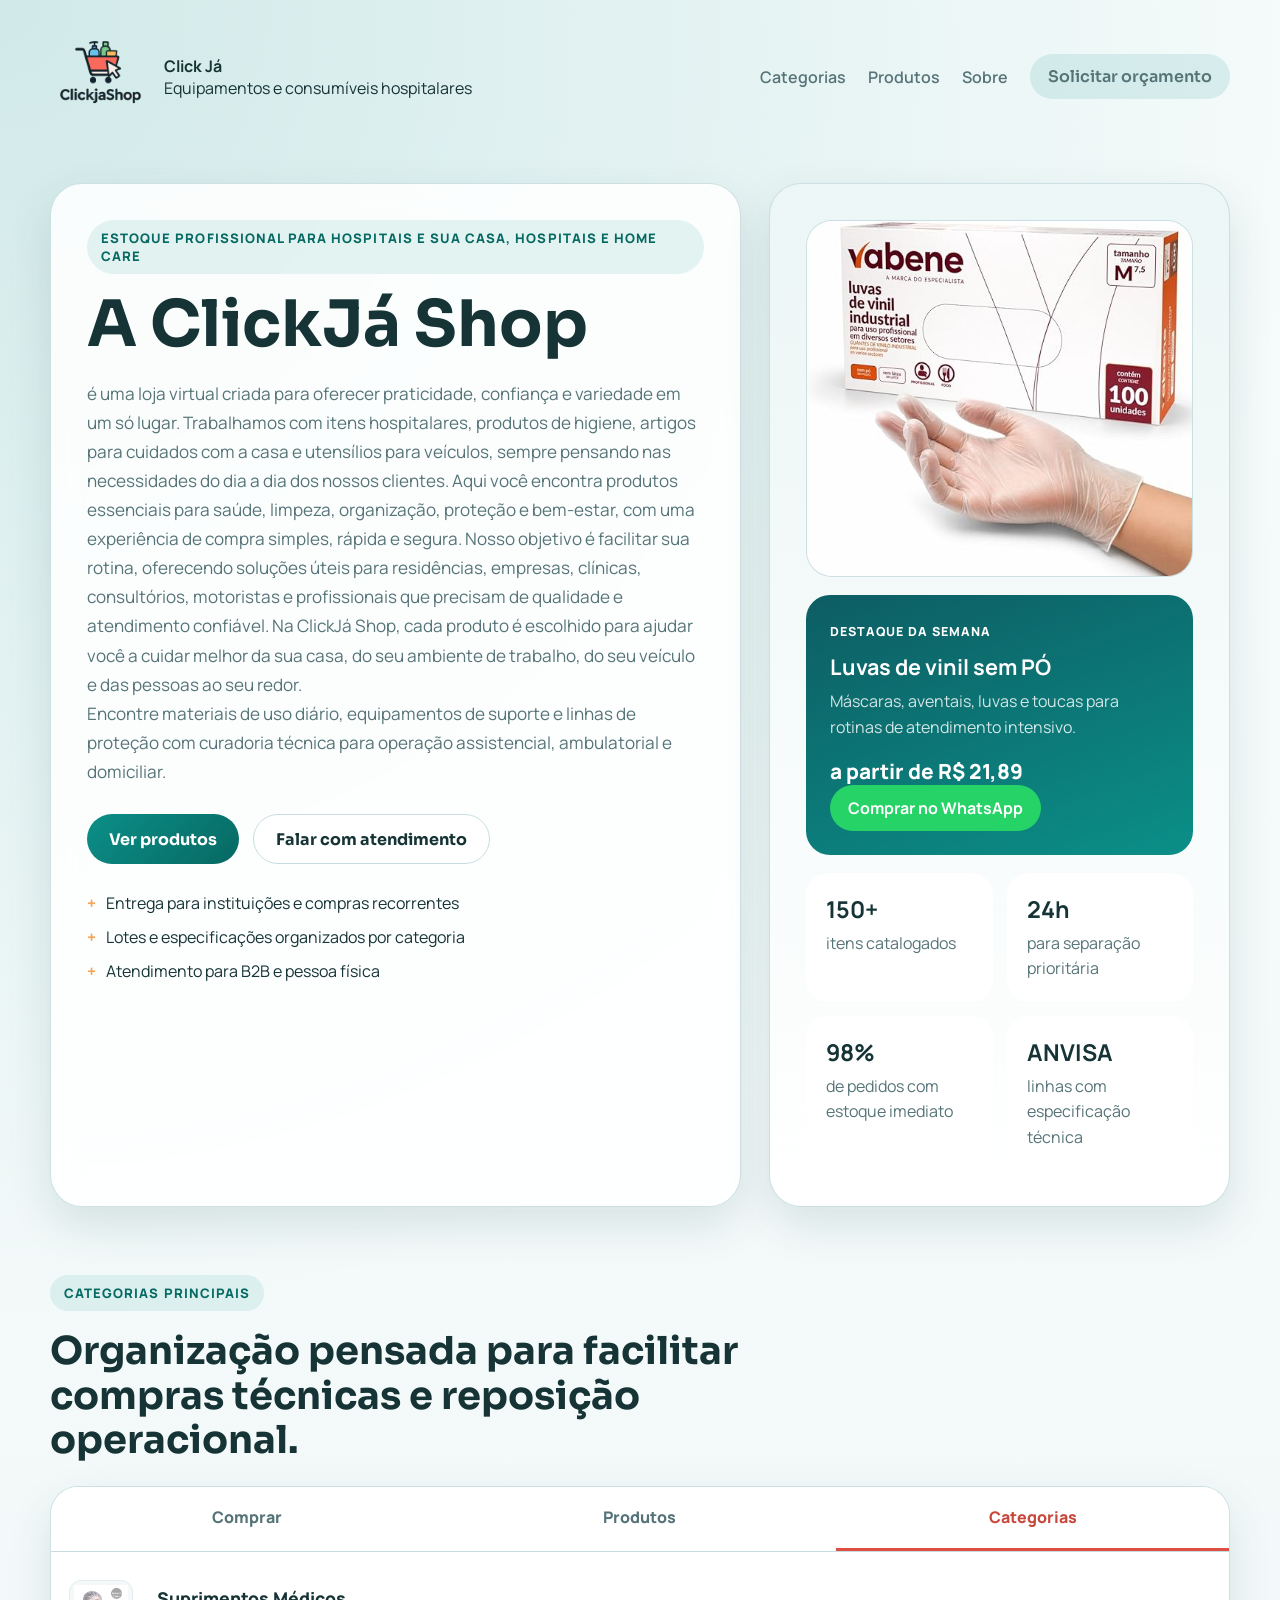
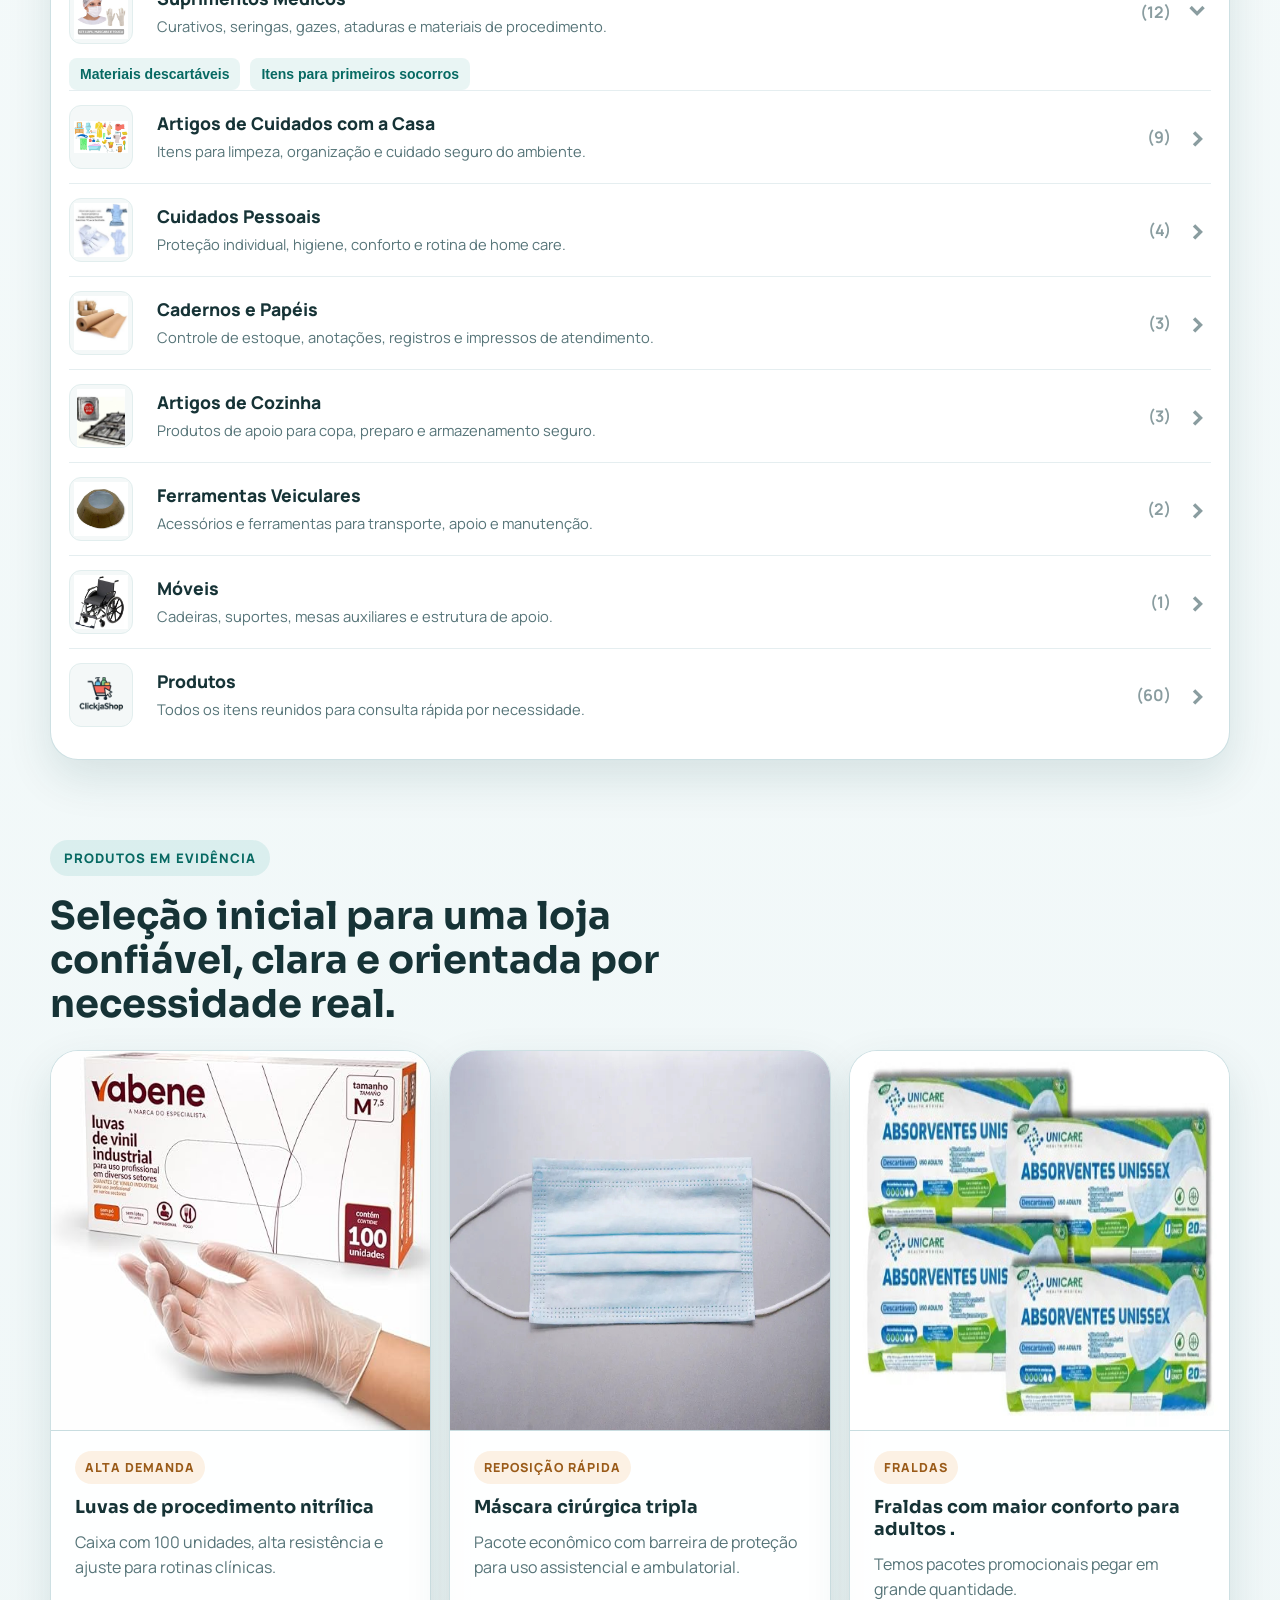
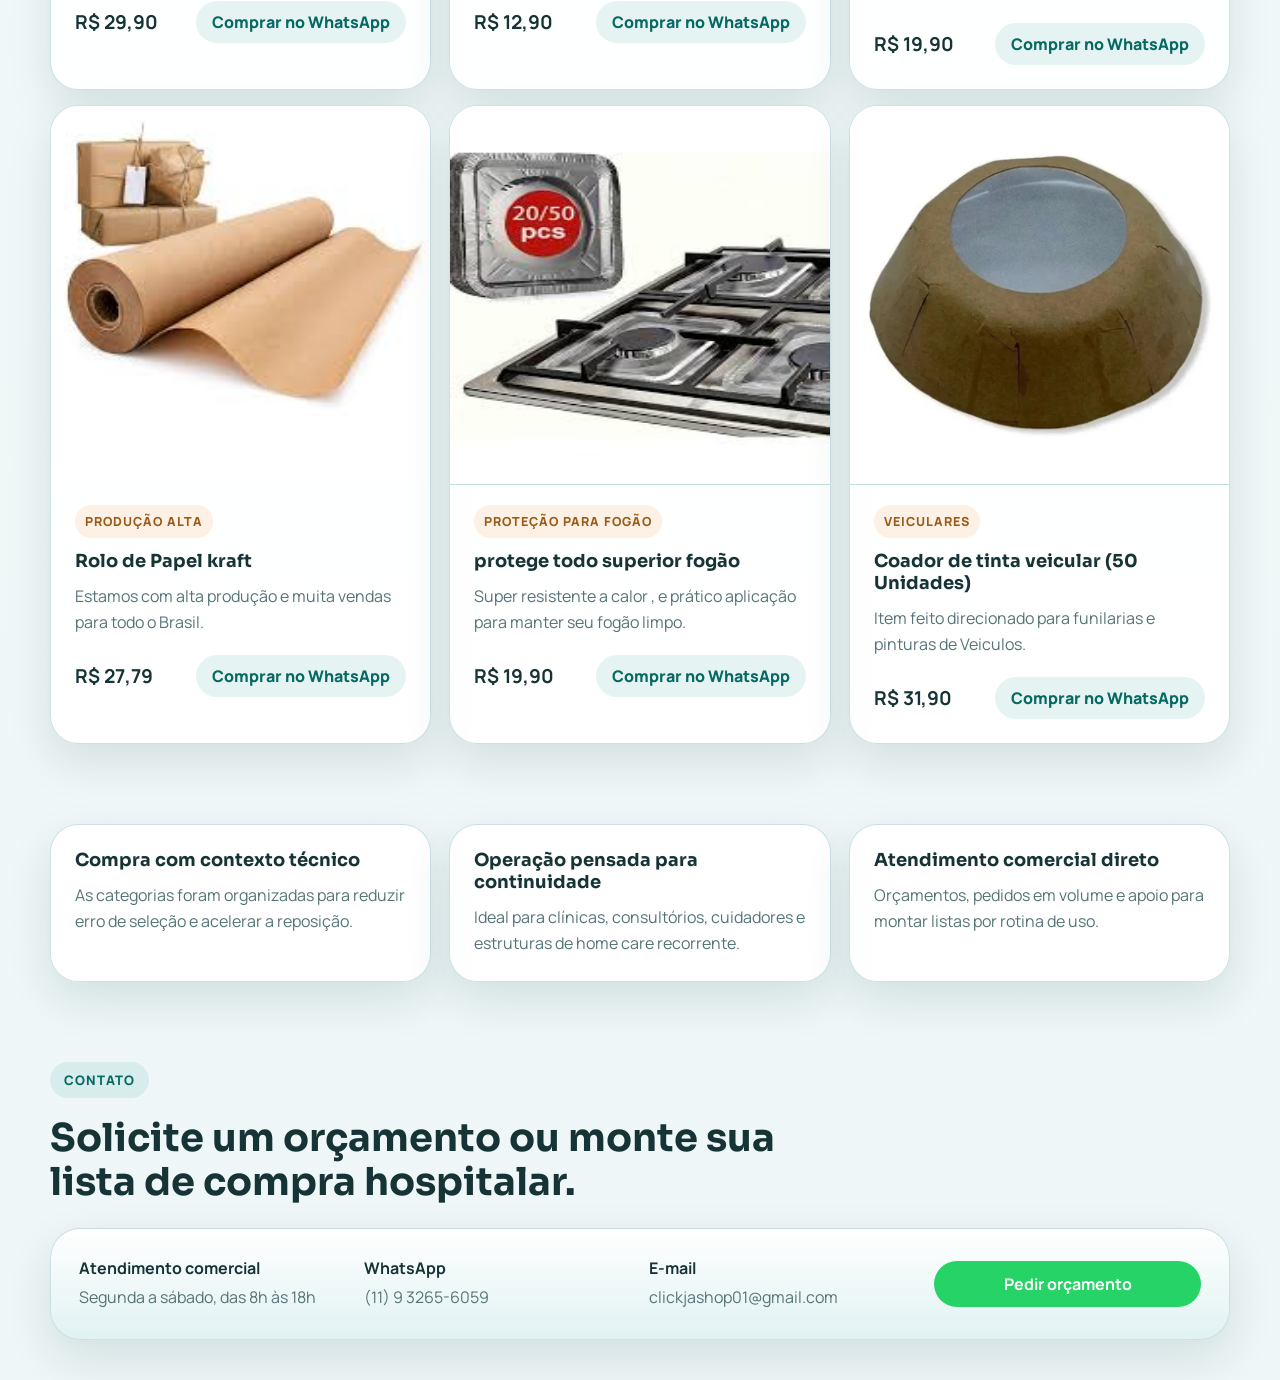
==== clickja2.0/index.html @ 7e4b0a31 "Add files via upload" ====
﻿<!DOCTYPE html>
<html lang="pt-BR">
<head>
    <meta charset="UTF-8">
    <meta name="viewport" content="width=device-width, initial-scale=1.0">
    <title>Click Já | Loja de Itens Hospitalares</title>
    <link rel="preconnect" href="https://fonts.googleapis.com">
    <link rel="preconnect" href="https://fonts.gstatic.com" crossorigin>
    <link href="https://fonts.googleapis.com/css2?family=Manrope:wght@400;500;700;800&family=Sora:wght@600;700;800&display=swap" rel="stylesheet">
    <link rel="stylesheet" href="style.css">
    <link rel="icon" href="./assets/favicon.png">
    <meta name="description" content="Loja online de itens hospitalares, higiene, cuidados pessoais e utilidades.">
</head>
<body>
    <header class="topbar">
        <div class="logo-clickja">
             <a href="#" class="logo">
            <img src="./assets/produtos/logo-clickja-sem-fundo.png" width="100px" alt="Logo">
            </a>
        
            <div>
                <strong>Click Já</strong>
                <p>Equipamentos e consumíveis hospitalares</p>
            </div>
        </div>
        <nav class="nav">
            <a href="#categorias">Categorias</a>
            <a href="#produtos">Produtos</a>
            <a href="#sobre">Sobre</a>
            <a href="#contato" class="nav-cta">Solicitar orçamento</a>
        </nav>
    </header>

    <main>
        <section class="hero" id="comprar">
            <div class="hero-copy">
                <span class="eyebrow">Estoque profissional para hospitais e sua casa, hospitais e home care</span>
                <h1>A ClickJá Shop</h1>
                        <p>é uma loja virtual criada para oferecer praticidade, confiança e variedade em um só lugar. Trabalhamos com itens hospitalares, produtos de higiene, artigos para cuidados com a casa e utensílios para veículos, sempre pensando nas necessidades do dia a dia dos nossos clientes.

                        Aqui você encontra produtos essenciais para saúde, limpeza, organização, proteção e bem-estar, com uma experiência de compra simples, rápida e segura. Nosso objetivo é facilitar sua rotina, oferecendo soluções úteis para residências, empresas, clínicas, consultórios, motoristas e profissionais que precisam de qualidade e atendimento confiável.
                        Na ClickJá Shop, cada produto é escolhido para ajudar você a cuidar melhor da sua casa, do seu ambiente de trabalho, do seu veículo e das pessoas ao seu redor.
                        </p>

                <p>
                    Encontre materiais de uso diário, equipamentos de suporte e linhas de proteção
                    com curadoria técnica para operação assistencial, ambulatorial e domiciliar.
                </p>
                <div class="hero-actions">
                    <a href="#produtos" class="button button-primary">Ver produtos</a>
                    <a href="#contato" class="button button-secondary">Falar com atendimento</a>
                </div>
                <ul class="hero-points">
                    <li>Entrega para instituições e compras recorrentes</li>
                    <li>Lotes e especificações organizados por categoria</li>
                    <li>Atendimento para B2B e pessoa física</li>
                </ul>
            </div>

            <div class="hero-panel">
                <figure class="hero-visual">
                    <img
                        class="hero-image"
                        src="./assets/produtos/luvas-nitrilicas-vebene.jpg"
                        alt="Foto de suprimentos hospitalares organizados sobre superfície azul"
                        width="720"
                        height="520">
                </figure>

                <div class="status-card">
                    
                    <span class="status-label">Destaque da semana</span>
                    <strong>Luvas de vinil sem PÓ</strong>
                    <p>Máscaras, aventais, luvas e toucas para rotinas de atendimento intensivo.</p>
                    <span class="status-price">a partir de R$ 21,89</span>
                    <a class="WhatsApp-button" href="https://wa.me/5511932656059?text=Olá! Tenho interesse no produto." target="_blank"> Comprar no WhatsApp</a>
                </div>
            

                <div class="metric-grid">
                    <article>
                        <strong>150+</strong>
                        <span>itens catalogados</span>
                    </article>
                    <article>
                        <strong>24h</strong>
                        <span>para separação prioritária</span>
                    </article>
                    <article>
                        <strong>98%</strong>
                        <span>de pedidos com estoque imediato</span>
                    </article>
                    <article>
                        <strong>ANVISA</strong>
                        <span>linhas com especificação técnica</span>
                    </article>
                </div>
            </div>
        </section>

        <section class="section shop-categories" id="categorias">
            <div class="section-heading">
                <span class="eyebrow">Categorias principais</span>
                <h2>Organização pensada para facilitar compras técnicas e reposição operacional.</h2>
            </div>

            <div class="store-panel">
                <div class="store-tabs" aria-label="Navegação da loja">
                    <a href="#comprar">Comprar</a>
                    <a href="#produtos">Produtos</a>
                    <a href="#categorias" class="active">Categorias</a>
                </div>

                <div class="category-list" aria-label="Lista de categorias da loja">
                    <details class="category-row" open>
                        <summary>
                            <span class="category-thumb">
                                <img src="./assets/produtos/img-mascara-toca.jpg" alt="photo-image-luvas">
                            </span>
                            <span class="category-main">
                                <span class="category-title">Suprimentos Médicos</span>
                                <span class="category-spec">Curativos, seringas, gazes, ataduras e materiais de procedimento.</span>
                            </span>
                            <span class="category-count">(12)</span>
                            <span class="category-arrow" aria-hidden="true">›</span>
                            
                        </summary>
                        <div class="category-details">
                            <button class="category-button">Materiais descartáveis</button>
                            <button class="category-button">Itens para primeiros socorros</button>
                        </div>
                    </details>

                    <details class="category-row">
                        <summary>
                            <span class="category-thumb">
                                <img src="./assets/produtos/img-cuidados-de-casa.jpg" alt="image-higienico-banheiro">
                            </span>
                            <span class="category-main">
                                <span class="category-title">Artigos de Cuidados com a Casa</span>
                                <span class="category-spec">Itens para limpeza, organização e cuidado seguro do ambiente.</span>
                            </span>
                            <span class="category-count">(9)</span>
                            <span class="category-arrow" aria-hidden="true">›</span>
                        </summary>
                        <div class="category-details">
                            <button class="category-button">Higienização</button>
                            <button class="category-button">Proteção de superfícies</button>
                            <button class="category-button">Organizadores de rotina</button>
                        </div>
                    </details>

                    <details class="category-row">
                        <summary>
                            <span class="category-thumb">
                                <img src="./assets/produtos/img-fraldas-absorventes.jpg" alt="higiene">
                            </span>
                            <span class="category-main">
                                <span class="category-title">Cuidados Pessoais</span>
                                <span class="category-spec">Proteção individual, higiene, conforto e rotina de home care.</span>
                            </span>
                            <span class="category-count">(4)</span>
                            <span class="category-arrow" aria-hidden="true">›</span>
                        </summary>
                        <div class="category-details">
                            <button>Higiene pessoal</button>
                            <button>Conforto do paciente</button>
                        </div>
                    </details>

                    <details class="category-row">
                        <summary>
                            <span class="category-thumb">
                                <img src="./assets/produtos/img-papelkraft.jpg" alt="papel-kraft">
                            </span>
                            <span class="category-main">
                                <span class="category-title">Cadernos e Papéis</span>
                                <span class="category-spec">Controle de estoque, anotações, registros e impressos de atendimento.</span>
                            </span>
                            <span class="category-count">(3)</span>
                            <span class="category-arrow" aria-hidden="true">›</span>
                        </summary>
                        <div class="category-details">
                            <button>Blocos de registro</button>
                            <button>Etiquetas</button>
                            <button>Formulários de controle</button>
                        </div>
                    </details>

                    <details class="category-row">
                        <summary>
                            <span class="category-thumb">
                                <img src="./assets/produtos/img-capa-de-fogao-aluminio.jpg" alt="capa-fogao">
                            </span>
                            <span class="category-main">
                                <span class="category-title">Artigos de Cozinha</span>
                                <span class="category-spec">Produtos de apoio para copa, preparo e armazenamento seguro.</span>
                            </span>
                            <span class="category-count">(3)</span>
                            <span class="category-arrow" aria-hidden="true">›</span>
                        </summary>
                        <div class="category-details">
                            <button>Utensílios de apoio</button>
                            <button>Armazenamento</button>
                            <button>Itens descartáveis</button>
                        </div>
                    </details>

                    <details class="category-row">
                        <summary>
                            <span class="category-thumb">
                                <img src="./assets/produtos/img-coador-tinta-veicular.jpg" alt="ferramentas-veiculares">
                            </span>
                            <span class="category-main">
                                <span class="category-title">Ferramentas Veiculares</span>
                                <span class="category-spec">Acessórios e ferramentas para transporte, apoio e manutenção.</span>
                            </span>
                            <span class="category-count">(2)</span>
                            <span class="category-arrow" aria-hidden="true">›</span>
                        </summary>
                        <div class="category-details">
                            <button>Apoio para veículos</button>
                            <button>Segurança no transporte</button>
                            <button>Manutenção básica</button>
                        </div>
                    </details>

                    <details class="category-row">
                        <summary>
                            <span class="category-thumb">
                                <img src="./assets/produtos/img-cadeiras-rodas.jpg" alt="cadeira-rodas">
                            </span>
                            <span class="category-main">
                                <span class="category-title">Móveis</span>
                                <span class="category-spec">Cadeiras, suportes, mesas auxiliares e estrutura de apoio.</span>
                            </span>
                            <span class="category-count">(1)</span>
                            <span class="category-arrow" aria-hidden="true">›</span>
                        </summary>
                        <div class="category-details">
                            <button>Mobilidade</button>
                            <button>Apoio hospitalar</button>
                            <button>Uso domiciliar</button>
                        </div>
                    </details>

                    <details class="category-row">
                        <summary>
                            <span class="category-thumb">
                            <img src="./assets/produtos/logo-clickja-sem-fundo.png" alt="foto-logo">
                            </span>

                            <span class="category-main">
                                
                                <span class="category-title">Produtos</span>
                                <span class="category-spec">Todos os itens reunidos para consulta rápida por necessidade.</span>
                            </span>
                            <span class="category-count">(60)</span>
                            <span class="category-arrow" aria-hidden="true">›</span>
                        </summary>
                        <div class="category-details">
                            <button>Catálogo completo</button>
                            <button>Produtos em destaque</button>
                            <button>Itens por reposição</button>
                        </div>
                    </details>
                </div>
            </div>
        </section>

        <section class="section" id="produtos">
            <div class="section-heading">
                <span class="eyebrow">Produtos em evidência</span>
                <h2>Seleção inicial para uma loja confiável, clara e orientada por necessidade real.</h2>
            </div>

            <div class="product-grid">
                <article class="product-card">
                    <figure class="product-media">
                        <img
                            class="product-image"
                            src="./assets/produtos/luvas-nitrilicas-vebene.jpg"
                            alt="Foto de luvas médicas descartáveis azuis"
                            width="640"
                            height="480"
                            loading="lazy"
                            decoding="async">
                    </figure>
                    <span class="product-tag">Alta demanda</span>
                    <h3>Luvas de procedimento nitrílica</h3>
                    <p>Caixa com 100 unidades, alta resistência e ajuste para rotinas clínicas.</p>
                    <div class="product-meta">
                        <strong>R$ 29,90</strong>
                        <a class="WhatsApp-button" href="https://wa.me/5511932656059?text=Olá! Tenho interesse no produto." target="_blank" rel="noopener"> Comprar no WhatsApp</a>
                    </div>
                </article>

               
                <article class="product-card">
                    <figure class="product-media">
                        <img
                            class="product-image"
                            src="./assets/produtos/img-mascara-descartável.jpg"
                            alt="Foto de máscara cirúrgica descartável"
                            width="640"
                            height="480"
                            loading="lazy"
                            decoding="async">
                    </figure>
                    <span class="product-tag">Reposição rápida</span>
                    <h3>Máscara cirúrgica tripla</h3>
                    <p>Pacote econômico com barreira de proteção para uso assistencial e ambulatorial.</p>
                    <div class="product-meta">
                        <strong>R$ 12,90</strong>
                        <a class="WhatsApp-button" href="https://wa.me/5511932656059?text=Olá! Tenho interesse no produto." target="_blank" rel="noopener"> Comprar no WhatsApp</a>
                    </div>
                </article>

 

                <article class="product-card">
                    <figure class="product-media">
                        <img
                            class="product-image"
                            src="./assets/produtos/img-absorventes-home-care.jpg"
                            alt="coador-funilaria-pintura"
                            width="640"
                            height="480"
                            loading="lazy"
                            decoding="async">
                    </figure>
                    <span class="product-tag">Fraldas</span>
                    <h3>Fraldas com maior conforto para adultos .</h3>
                    <p>Temos pacotes promocionais pegar em grande quantidade. </p>
                    <div class="product-meta">
                        <strong>R$ 19,90</strong>
                        <a class="WhatsApp-button" href="https://wa.me/5511932656059?text=Olá! Tenho interesse no produto." target="_blank" rel="noopener"> Comprar no WhatsApp</a>
                    </div>
                </article>
            </div>
            
            <div class="product-grid">
                <article class="product-card">
                    <figure class="product-kraft">
                        <img
                            class="product-image"
                            src="./assets/produtos/img-papelkraft.jpg"
                            alt="papel-kraft"
                            width="640"
                            height="480"
                            loading="lazy"
                            decoding="async">
                    </figure>
                    <span class="product-tag">Produção alta</span>
                    <h3>Rolo de Papel kraft</h3>
                    <p>Estamos com alta produção e muita vendas para todo o Brasil.</p>
                    <div class="product-meta">
                        <strong>R$ 27,79</strong>
                        <a class="WhatsApp-button" href="https://wa.me/5511932656059?text=Olá! Tenho interesse no produto." target="_blank"> Comprar no WhatsApp</a>
                    </div>
                </article>

               
                <article class="product-card">
                    <figure class="product-media">
                        <img
                            class="product-image"
                            src="./assets/produtos/img-capa-de-fogao-aluminio.jpg"
                            alt="proteção para fogão"
                            width="640"
                            height="480"
                            loading="lazy"
                            decoding="async">
                    </figure>
                    <span class="product-tag"> Proteção para fogão</span>
                    <h3>protege todo superior fogão</h3>
                    <p>Super resistente a calor , e prático aplicação para manter seu fogão limpo.</p>
                    <div class="product-meta">
                        <strong>R$ 19,90</strong>
                        <a class="WhatsApp-button" href="https://wa.me/5511932656059?text=Olá! Tenho interesse no produto." target="_blank"> Comprar no WhatsApp</a>
                    </div>
                </article>

 

                <article class="product-card">
                    <figure class="product-media">
                        <img
                            class="product-image"
                            src="./assets/produtos/img-coador-tinta-veicular.jpg"
                            alt="foto do coador de pinturas veiculares"
                            width="640"
                            height="480"
                            loading="lazy"
                            decoding="async">
                    </figure>
                    <span class="product-tag">Veiculares</span>
                    <h3>Coador de tinta veicular (50 Unidades)</h3>
                    <p>Item feito direcionado para funilarias e pinturas de Veiculos.</p>
                    <div class="product-meta">
                        <strong>R$ 31,90</strong>
                        <a class="WhatsApp-button" href="https://wa.me/5511932656059?text=Olá! Tenho interesse no produto." target="_blank"> Comprar no WhatsApp</a>
                    </div>
                </article>
            </div>
        </section>

        <section class="section feature-strip" id="sobre">
            <article>
                <h3>Compra com contexto técnico</h3>
                <p>As categorias foram organizadas para reduzir erro de seleção e acelerar a reposição.</p>
            </article>
            <article>
                <h3>Operação pensada para continuidade</h3>
                <p>Ideal para clínicas, consultórios, cuidadores e estruturas de home care recorrente.</p>
            </article>
            <article>
                <h3>Atendimento comercial direto</h3>
                <p>Orçamentos, pedidos em volume e apoio para montar listas por rotina de uso.</p>
            </article>
        </section>

        <section class="section contact-section" id="contato">
            <div class="section-heading">
                <span class="eyebrow">Contato</span>
                <h2>Solicite um orçamento ou monte sua lista de compra hospitalar.</h2>
            </div>

            <div class="contact-card">
                <div>
                    <strong>Atendimento comercial</strong>
                    <p>Segunda a sábado, das 8h às 18h</p>
                </div>
                <div>
                    <strong>WhatsApp</strong>
                    <p>(11) 9 3265-6059</p>
                </div>
                <div>
                    <strong>E-mail</strong>
                    <p>clickjashop01@gmail.com</p>
                </div>
                <a class="WhatsApp-button" href="https://wa.me/5511932656059?text=Olá! Tenho interesse no produto." target="_blank">Pedir orçamento</a>
                
            </div>
        </section>
            <script src="script.js"></script>
    </main>


</body>
</html>
---- clickja2.0/style.css ----
* {
    box-sizing: border-box;
    margin: 0;
    padding: 0;
}

:root {
    --bg: #eef6f7;
    --surface: #ffffff;
    --surface-strong: #dff1f2;
    --line: #c8dde0;
    --text: #163336;
    --muted: #567478;
    --primary: #0b8f88;
    --primary-dark: #066962;
    --accent: #f2a65a;
    --shadow: 0 18px 45px rgba(12, 62, 66, 0.12);
}

html {
    scroll-behavior: smooth;
}

.logo-clickja {
    display: flex;
    align-items: center;
    gap: 14px;
}

body {
    min-height: 100vh;
    font-family: "Manrope", sans-serif;
    background:
        radial-gradient(circle at top left, rgba(11, 143, 136, 0.16), transparent 28%),
        linear-gradient(180deg, #f6fbfb 0%, var(--bg) 100%);
    color: var(--text);
}

a {
    color: inherit;
    text-decoration: none;
}

main,
.topbar {
    width: min(1180px, calc(100% - 32px));
    margin: 0 auto;
}

.topbar {
    display: flex;
    justify-content: space-between;
    align-items: center;
    padding: 24px 0 12px;
    gap: 24px;
}

.brand {
    display: flex;
    align-items: center;
    gap: 14px;
}

.brand-badge {
    width: 52px;
    height: 52px;
    display: grid;
    place-items: center;
    border-radius: 18px;
    background: linear-gradient(135deg, var(--primary) 0%, var(--primary-dark) 100%);
    color: #fff;
    font-family: "Sora", sans-serif;
    font-weight: 800;
    letter-spacing: 0.08em;
    box-shadow: var(--shadow);
}

.brand strong,
.nav-cta,
.button,
h1,
h2,
h3 {
    font-family: "Sora", sans-serif;
}



.brand p {
    color: var(--muted);
    font-size: 0.92rem;
}

.nav {
    display: flex;
    align-items: center;
    gap: 22px;
    flex-wrap: wrap;
}

.nav a {
    color: var(--muted);
    font-weight: 600;
}

.nav-cta {
    padding: 12px 18px;
    border-radius: 999px;
    background: rgba(11, 143, 136, 0.12);
    color: var(--primary);
}

.hero {
    display: grid;
    grid-template-columns: 1.2fr 0.8fr;
    gap: 28px;
    padding: 42px 0 28px;
    align-items: stretch;
}

.hero-copy,
.hero-panel,
.category-card,
.product-card,
.feature-strip article,
.contact-card {
    border: 1px solid rgba(200, 221, 224, 0.9);
    box-shadow: var(--shadow);
}

.hero-copy,
.hero-panel {
    border-radius: 32px;
    padding: 36px;
    background: rgba(255, 255, 255, 0.88);
    backdrop-filter: blur(14px);
}

.eyebrow {
    display: inline-block;
    margin-bottom: 18px;
    padding: 9px 14px;
    border-radius: 999px;
    background: rgba(11, 143, 136, 0.1);
    color: var(--primary-dark);
    font-size: 0.82rem;
    font-weight: 800;
    text-transform: uppercase;
    letter-spacing: 0.08em;
}

h1 {
    font-size: clamp(2.4rem, 5vw, 4.6rem);
    line-height: 1.04;
    margin-bottom: 20px;
}

.hero-copy p {
    max-width: 62ch;
    font-size: 1.07rem;
    line-height: 1.7;
    color: var(--muted);
}

.hero-actions {
    display: flex;
    gap: 14px;
    flex-wrap: wrap;
    margin: 28px 0;
}

.button {
    display: inline-flex;
    align-items: center;
    justify-content: center;
    min-height: 50px;
    padding: 0 22px;
    border-radius: 999px;
    font-weight: 700;
    transition: transform 0.2s ease, background-color 0.2s ease;
}

.button:hover,
.product-meta a:hover,
.nav a:hover {
    transform: translateY(-2px);
}

.button-primary {
    background: linear-gradient(135deg, var(--primary) 0%, var(--primary-dark) 100%);
    color: #fff;
}

.button-secondary {
    background: #fff;
    color: var(--text);
    border: 1px solid var(--line);
}

.hero-points {
    list-style: none;
    display: grid;
    gap: 12px;
    color: var(--text);
}

.hero-points li::before {
    content: "+";
    color: var(--accent);
    font-weight: 800;
    margin-right: 10px;
}

.hero-panel {
    display: grid;
    gap: 18px;
    background:
        linear-gradient(180deg, rgba(11, 143, 136, 0.08), rgba(255, 255, 255, 0.95)),
        #fff;
}

.hero-visual,
.product-media {
    overflow: hidden;
    background: linear-gradient(180deg, #f7fcfc, #e6f3f4);
}

.hero-visual {
    border-radius: 26px;
    min-height: 260px;
    border: 1px solid rgba(200, 221, 224, 0.9);
}

.hero-image,
.product-image {
    display: block;
    width: 100%;
    height: 100%;
    object-fit:fill;
}

.status-card {
    padding: 24px;
    border-radius: 24px;
    background: linear-gradient(160deg, #0d5d63 0%, #0b8f88 100%);
    color: #fff;
}

.status-label,
.product-tag {
    display: inline-block;
    margin-bottom: 12px;
    font-size: 0.78rem;
    font-weight: 800;
    text-transform: uppercase;
    letter-spacing: 0.08em;
}

.status-card strong,
.status-price {
    display: block;
}

.status-card strong {
    margin-bottom: 8px;
    font-size: 1.35rem;
}

.status-card p {
    line-height: 1.6;
    color: rgba(255, 255, 255, 0.82);
}

.status-price {
    margin-top: 16px;
    font-size: 1.3rem;
    font-weight: 800;
}

.metric-grid {
    display: grid;
    grid-template-columns: repeat(2, 1fr);
    gap: 14px;
}

.metric-grid article {
    padding: 20px;
    border-radius: 22px;
    background: var(--surface);
}

.metric-grid strong {
    display: block;
    margin-bottom: 6px;
    font-size: 1.45rem;
}

.metric-grid span,
.category-card p,
.product-card p,
.feature-strip p,
.contact-card p {
    color: var(--muted);
    line-height: 1.6;
}

.section {
    padding: 40px 0;
}

.section-heading {
    max-width: 760px;
    margin-bottom: 24px;
}

h2 {
    font-size: clamp(1.8rem, 3vw, 3rem);
    line-height: 1.15;
}

.category-grid,
.product-grid,
.feature-strip {
    display: grid;
    gap: 18px;
}

.category-grid {
    grid-template-columns: repeat(4, 1fr);
}

.shop-categories {
    scroll-margin-top: 18px;
}

.store-panel {
    overflow: hidden;
    border: 1px solid rgba(200, 221, 224, 0.9);
    border-radius: 28px;
    background: var(--surface);
    box-shadow: var(--shadow);
}

.store-tabs {
    display: grid;
    grid-template-columns: repeat(3, 1fr);
    border-bottom: 1px solid var(--line);
    background: rgba(255, 255, 255, 0.96);
}

.store-tabs a {
    display: flex;
    min-height: 64px;
    align-items: center;
    justify-content: center;
    border-bottom: 3px solid transparent;
    color: var(--muted);
    font-weight: 800;
}

.store-tabs a.active {
    border-color: #df4e43;
    color: #c8483d;
}

.category-list {
    padding: 14px 18px 18px;
}

.category-row {
    background: #fff;
}

.category-row + .category-row {
    border-top: 1px solid #e5eef0;
}

.category-row summary {
    display: grid;
    grid-template-columns: 72px minmax(0, 1fr) auto 24px;
    gap: 16px;
    align-items: center;
    min-height: 92px;
    padding: 12px 0;
    cursor: pointer;
    list-style: none;
}

.category-row summary::-webkit-details-marker {
    display: none;
}

.category-thumb {
    width: 64px;
    height: 64px;
    display: grid;
    place-items: center;
    overflow: hidden;
    border-radius: 12px;
    background: #f4f8f8;
    border: 1px solid #e2eeee;
}

.category-thumb img {
    width: 88%;
    height: 88%;
    object-fit: contain;
}

.category-cube::before {
    content: "";
    width: 34px;
    height: 34px;
    border-radius: 8px;
    background:
        linear-gradient(135deg, transparent 48%, rgba(255, 255, 255, 0.45) 50%),
        linear-gradient(135deg, #fb6a52, #e03d2e);
    box-shadow: inset -10px -10px 0 rgba(143, 32, 25, 0.16);
}

.category-main {
    display: grid;
    gap: 6px;
    min-width: 0;
}

.category-title {
    color: var(--text);
    font-size: 1.1rem;
    font-weight: 800;
}

.category-spec {
    color: var(--muted);
    font-size: 0.92rem;
    line-height: 1.45;
}

.category-count,
.category-arrow {
    color: #8a9da0;
    font-weight: 700;
}

.category-arrow {
    font-size: 2rem;
    line-height: 1;
    transition: transform 0.2s ease;
}

.category-row[open] .category-arrow {
    transform: rotate(90deg);
}

.category-details {
    display: flex;
    flex-wrap: wrap;
    gap: 10px;

    
}

.category-details button {
    padding: 8px 11px;
    border: none;
    border-radius: 8px;
    background-color: rgba(11, 143, 136, 0.09);
    color: var(--primary-dark);
    font-size: 14px;
    font-weight: 800;
    cursor: pointer;
}

.product-grid {
    display: grid;
    gap: 18px;
    margin-top: 15px;
    grid-template-columns: repeat(auto-fit, minmax(280px, 1fr));
}

.category-card,
.product-card,
.feature-strip article {
    border-radius: 28px;
    background: rgba(255, 255, 255, 0.9);
}

.category-card,
.feature-strip article {
    padding: 24px;
}

.product-card {
    padding: 0;
    overflow: hidden;
}

.product-media {
    aspect-ratio: 3 / 3;
    border-bottom: 1px solid var(--line);
}

 


.product-card .product-tag,
.product-card h3,
.product-card p,
.product-card .product-meta {
    margin-left: 24px;
    margin-right: 24px;
}

.product-card .product-tag {
    margin-top: 20px;
}

.product-card .product-meta {
    margin-bottom: 24px;
}

.category-card h3,
.product-card h3,
.feature-strip h3 {
    margin-bottom: 12px;
    font-size: 1.12rem;
}

.product-tag {
    padding: 8px 10px;
    border-radius: 999px;
    background: rgba(242, 166, 90, 0.16);
    color: #9a5b19;
}

.product-meta {
    display: flex;
    justify-content: space-between;
    align-items: center;
    gap: 12px;
    margin-top: 20px;
}

.product-meta strong {
    font-size: 1.2rem;
}

.product-meta a {
    padding: 10px 16px;
    border-radius: 999px;
    background: rgba(11, 143, 136, 0.1);
    color: var(--primary-dark);
    font-weight: 800;
    transition: transform 0.2s ease, background-color 0.2s ease;
}

.feature-strip {
    grid-template-columns: repeat(3, 1fr);
}

.contact-card {
    display: grid;
    grid-template-columns: repeat(4, 1fr);
    gap: 18px;
    align-items: center;
    padding: 28px;
    border-radius: 30px;
    background: linear-gradient(180deg, rgba(255, 255, 255, 0.96), rgba(223, 241, 242, 0.95));
}

.contact-card strong {
    display: block;
    margin-bottom: 6px;
    font-size: 1rem;
}

@media (max-width: 980px) {
    .hero,
    .category-grid,
    .product-grid,
    .feature-strip,
    .contact-card {
        grid-template-columns: 1fr;
    }

    .topbar {
        flex-direction: column;
        align-items: flex-start;
    }

    .hero-copy,
    .hero-panel {
        padding: 28px;
    }
}

@media (max-width: 640px) {
    main,
    .topbar {
        width: min(100% - 20px, 1180px);
    }

    h1 {
        font-size: 2.2rem;
    }

    .hero-actions,
    .nav {
        width: 100%;
    }

    .button,
    .nav-cta,
    .product-meta a {
        width: 100%;
    }

    .metric-grid {
        grid-template-columns: 1fr;
    }

    .store-tabs a {
        min-height: 56px;
        font-size: 0.95rem;
    }

    .category-list {
        padding: 8px 12px 14px;
    }

    .category-row summary {
        grid-template-columns: 58px minmax(0, 1fr) auto 18px;
        gap: 10px;
        min-height: 82px;
    }

    .category-thumb {
        width: 52px;
        height: 52px;
    }

    .category-title {
        font-size: 0.98rem;
    }

    .category-spec {
        font-size: 0.8rem;
    }

    .category-details {
        padding-left: 68px;
    }

    .product-meta {
        flex-direction: column;
        align-items: stretch;
    }
}

.WhatsApp-button {
    display: inline-flex;
    align-items: center;
    justify-content: center;
    padding: 12px 18px;
    border-radius: 999px;
    background: #25D366;
    color: white;
    font-weight: 700;
    transition: 0.3s;
}

.WhatsApp-button:hover {
    background: #1ea952;
    transform: translateY(-2px);
}
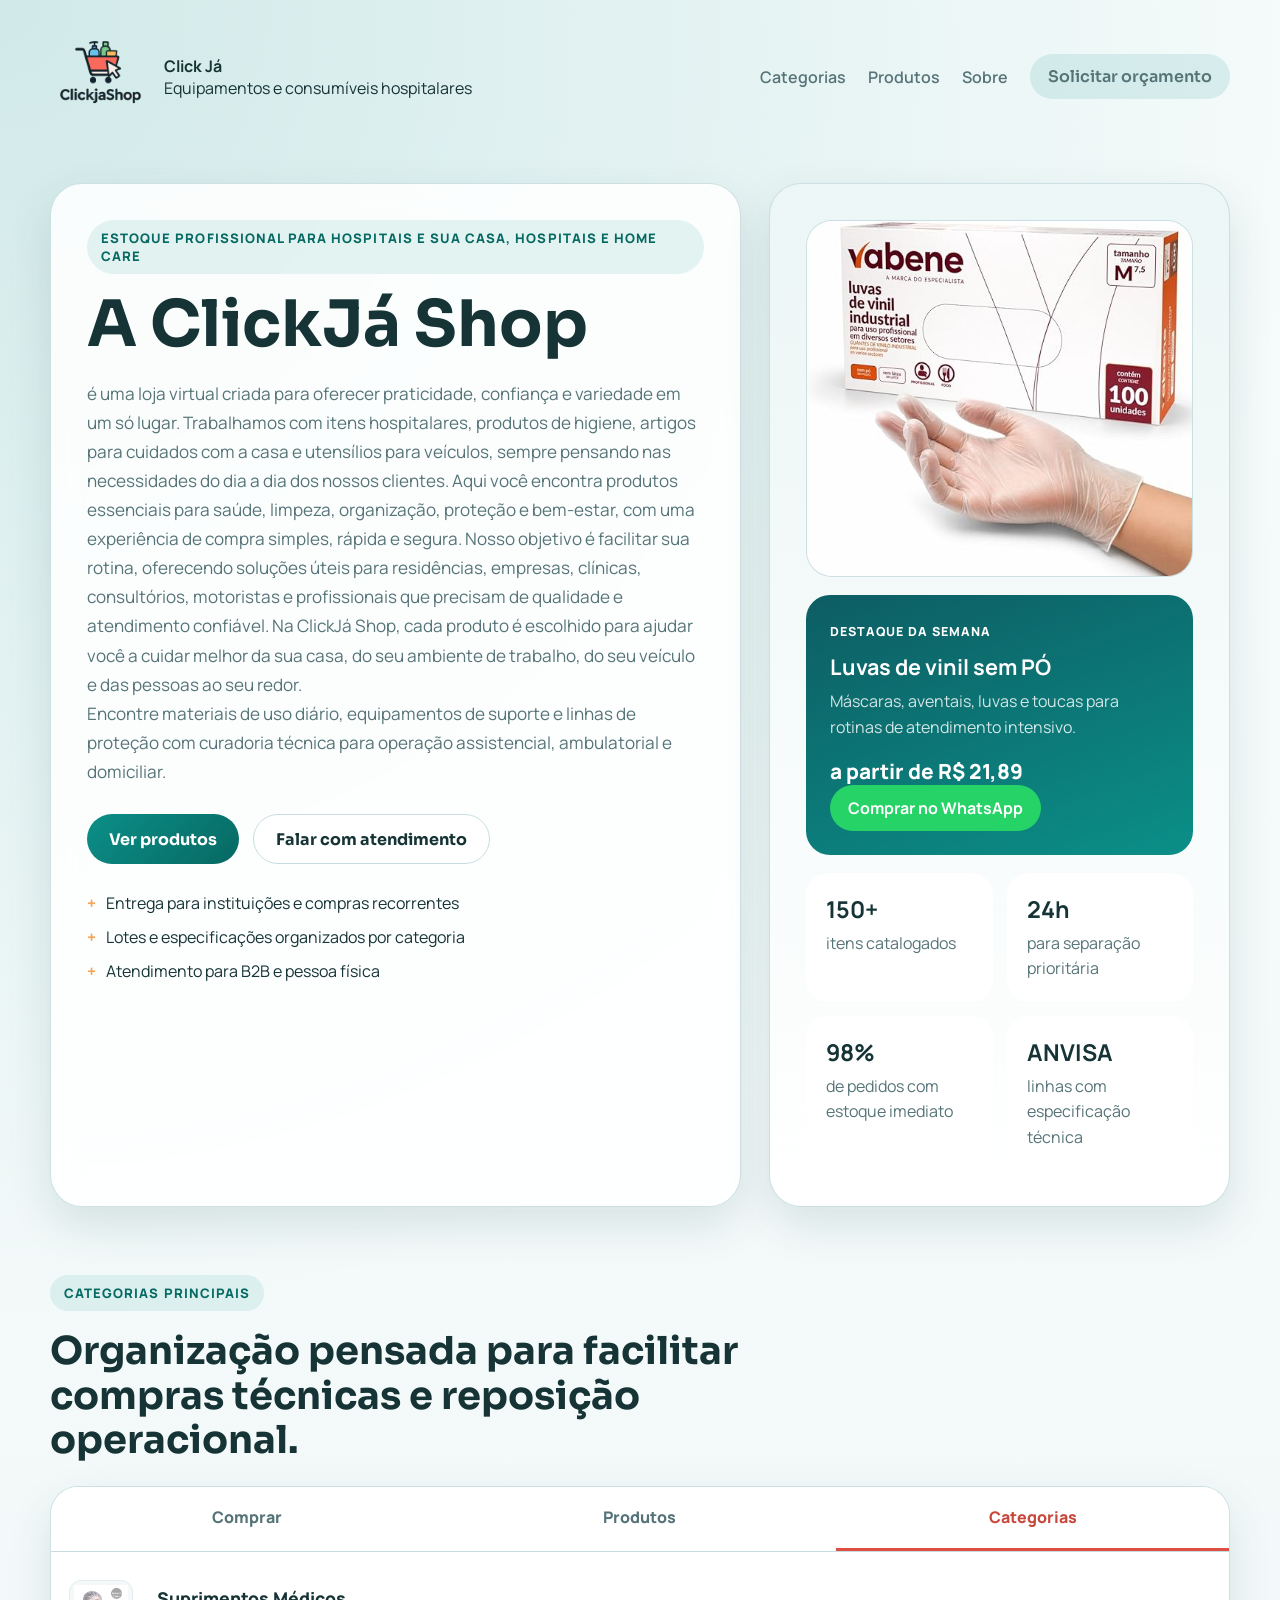
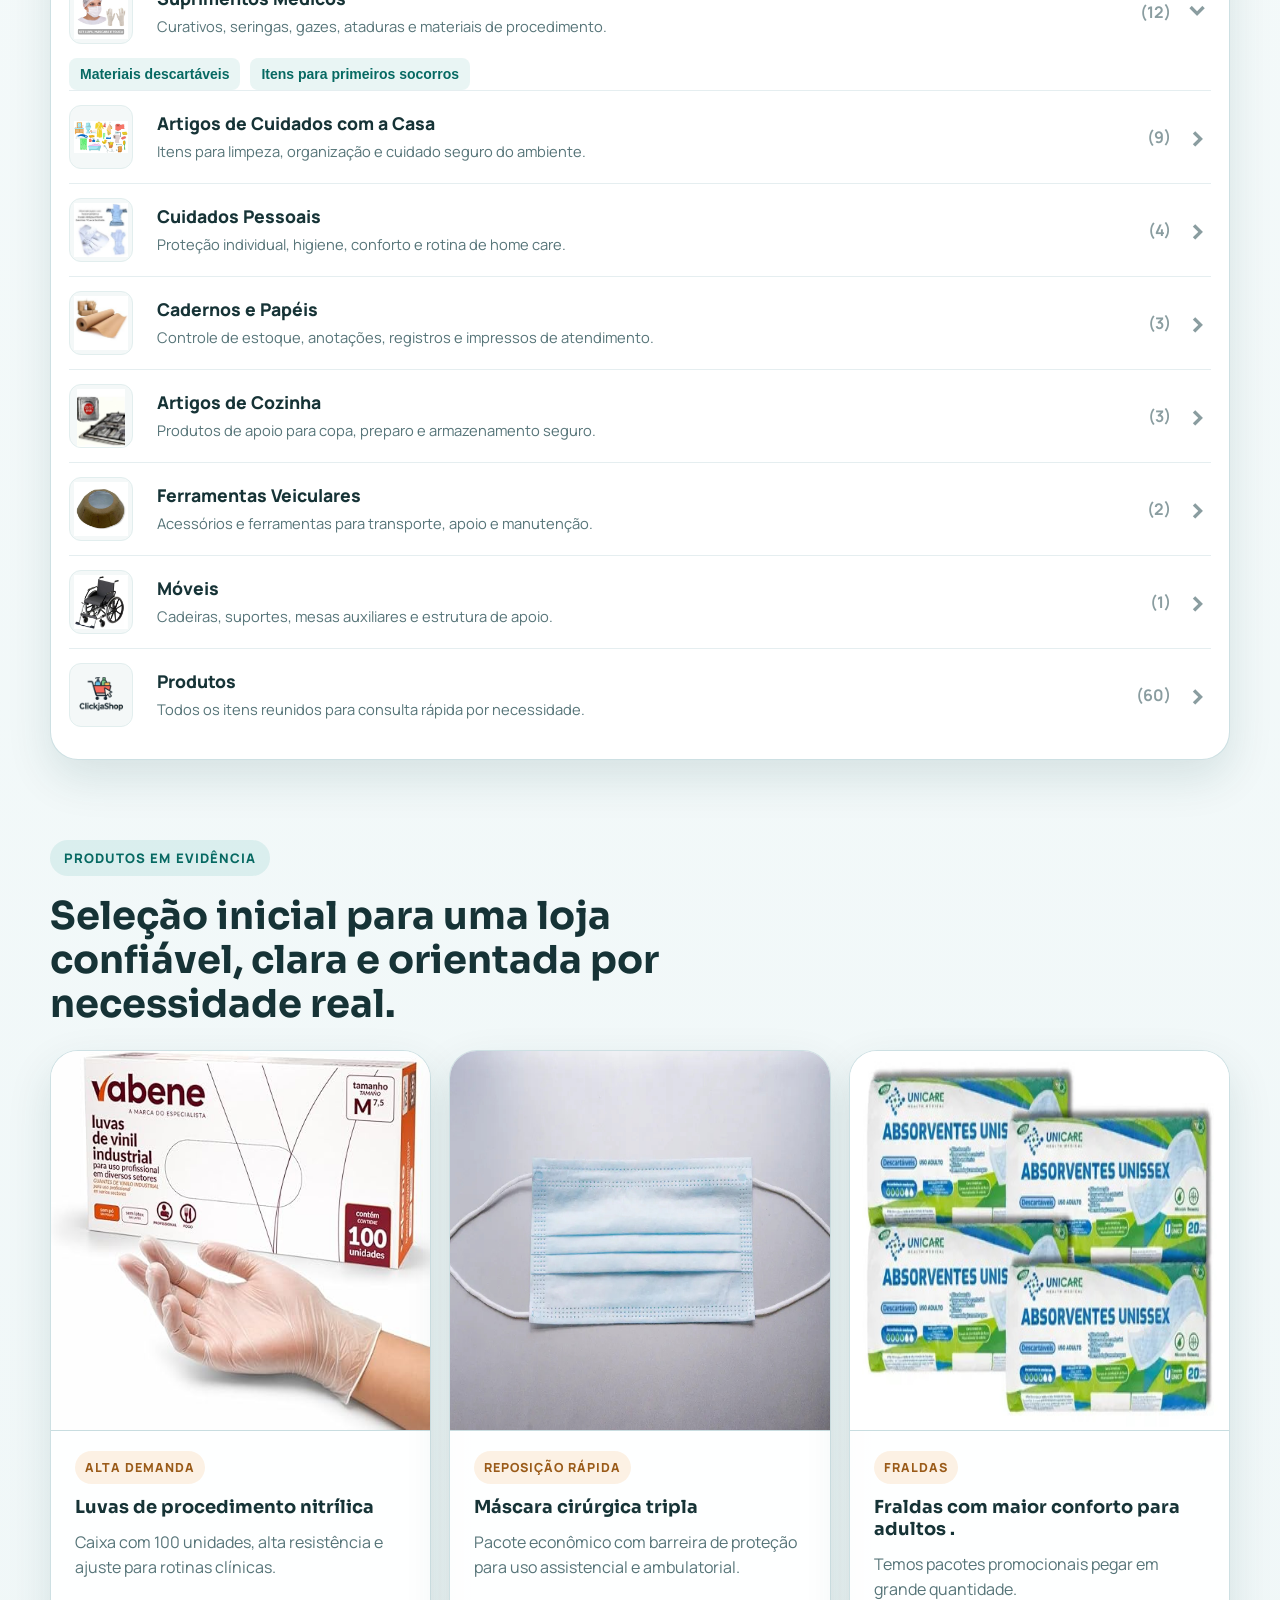
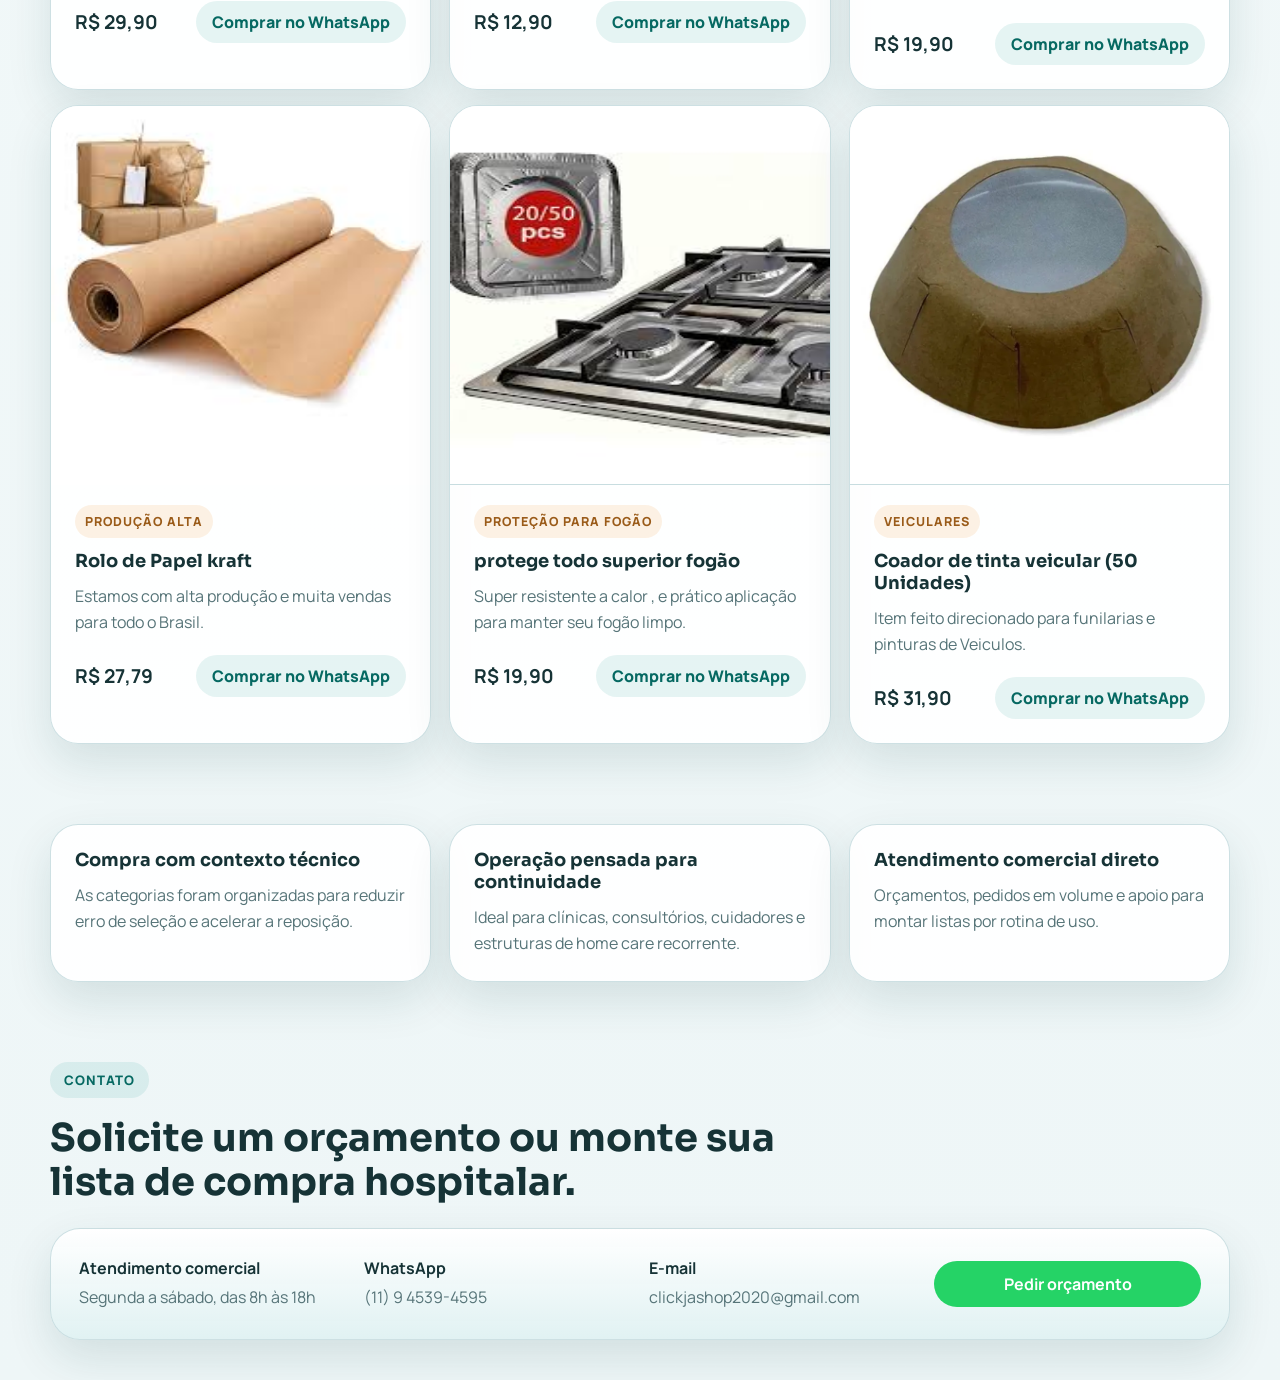
==== commit 1843b630: "Corrige numero do WhatsApp" ====
--- a/clickja2.0/index.html
+++ b/clickja2.0/index.html
@@ -73,7 +73,7 @@
                     <strong>Luvas de vinil sem PÓ</strong>
                     <p>Máscaras, aventais, luvas e toucas para rotinas de atendimento intensivo.</p>
                     <span class="status-price">a partir de R$ 21,89</span>
-                    <a class="WhatsApp-button" href="https://wa.me/5511932656059?text=Olá! Tenho interesse no produto." target="_blank"> Comprar no WhatsApp</a>
+                    <a class="WhatsApp-button" href="https://wa.me/5511945394595?text=Olá! Tenho interesse no produto." target="_blank"> Comprar no WhatsApp</a>
                 </div>
             
 
@@ -291,7 +291,7 @@
                     <p>Caixa com 100 unidades, alta resistência e ajuste para rotinas clínicas.</p>
                     <div class="product-meta">
                         <strong>R$ 29,90</strong>
-                        <a class="WhatsApp-button" href="https://wa.me/5511932656059?text=Olá! Tenho interesse no produto." target="_blank" rel="noopener"> Comprar no WhatsApp</a>
+                        <a class="WhatsApp-button" href="https://wa.me/5511945394595?text=Olá! Tenho interesse no produto." target="_blank" rel="noopener"> Comprar no WhatsApp</a>
                     </div>
                 </article>
 
@@ -312,7 +312,7 @@
                     <p>Pacote econômico com barreira de proteção para uso assistencial e ambulatorial.</p>
                     <div class="product-meta">
                         <strong>R$ 12,90</strong>
-                        <a class="WhatsApp-button" href="https://wa.me/5511932656059?text=Olá! Tenho interesse no produto." target="_blank" rel="noopener"> Comprar no WhatsApp</a>
+                        <a class="WhatsApp-button" href="https://wa.me/5511945394595?text=Olá! Tenho interesse no produto." target="_blank" rel="noopener"> Comprar no WhatsApp</a>
                     </div>
                 </article>
 
@@ -334,7 +334,7 @@
                     <p>Temos pacotes promocionais pegar em grande quantidade. </p>
                     <div class="product-meta">
                         <strong>R$ 19,90</strong>
-                        <a class="WhatsApp-button" href="https://wa.me/5511932656059?text=Olá! Tenho interesse no produto." target="_blank" rel="noopener"> Comprar no WhatsApp</a>
+                        <a class="WhatsApp-button" href="https://wa.me/5511945394595?text=Olá! Tenho interesse no produto." target="_blank" rel="noopener"> Comprar no WhatsApp</a>
                     </div>
                 </article>
             </div>
@@ -356,7 +356,7 @@
                     <p>Estamos com alta produção e muita vendas para todo o Brasil.</p>
                     <div class="product-meta">
                         <strong>R$ 27,79</strong>
-                        <a class="WhatsApp-button" href="https://wa.me/5511932656059?text=Olá! Tenho interesse no produto." target="_blank"> Comprar no WhatsApp</a>
+                        <a class="WhatsApp-button" href="https://wa.me/5511945394595?text=Olá! Tenho interesse no produto." target="_blank"> Comprar no WhatsApp</a>
                     </div>
                 </article>
 
@@ -377,7 +377,7 @@
                     <p>Super resistente a calor , e prático aplicação para manter seu fogão limpo.</p>
                     <div class="product-meta">
                         <strong>R$ 19,90</strong>
-                        <a class="WhatsApp-button" href="https://wa.me/5511932656059?text=Olá! Tenho interesse no produto." target="_blank"> Comprar no WhatsApp</a>
+                        <a class="WhatsApp-button" href="https://wa.me/5511945394595?text=Olá! Tenho interesse no produto." target="_blank"> Comprar no WhatsApp</a>
                     </div>
                 </article>
 
@@ -399,7 +399,7 @@
                     <p>Item feito direcionado para funilarias e pinturas de Veiculos.</p>
                     <div class="product-meta">
                         <strong>R$ 31,90</strong>
-                        <a class="WhatsApp-button" href="https://wa.me/5511932656059?text=Olá! Tenho interesse no produto." target="_blank"> Comprar no WhatsApp</a>
+                        <a class="WhatsApp-button" href="https://wa.me/5511945394595?text=Olá! Tenho interesse no produto." target="_blank"> Comprar no WhatsApp</a>
                     </div>
                 </article>
             </div>
@@ -433,13 +433,13 @@
                 </div>
                 <div>
                     <strong>WhatsApp</strong>
-                    <p>(11) 9 3265-6059</p>
+                    <p>(11) 9 4539-4595</p>
                 </div>
                 <div>
                     <strong>E-mail</strong>
-                    <p>clickjashop01@gmail.com</p>
-                </div>
-                <a class="WhatsApp-button" href="https://wa.me/5511932656059?text=Olá! Tenho interesse no produto." target="_blank">Pedir orçamento</a>
+                    <p>clickjashop2020@gmail.com</p>
+                </div>
+                <a class="WhatsApp-button" href="https://wa.me/5511945394595?text=Olá! Tenho interesse no produto." target="_blank">Pedir orçamento</a>
                 
             </div>
         </section>
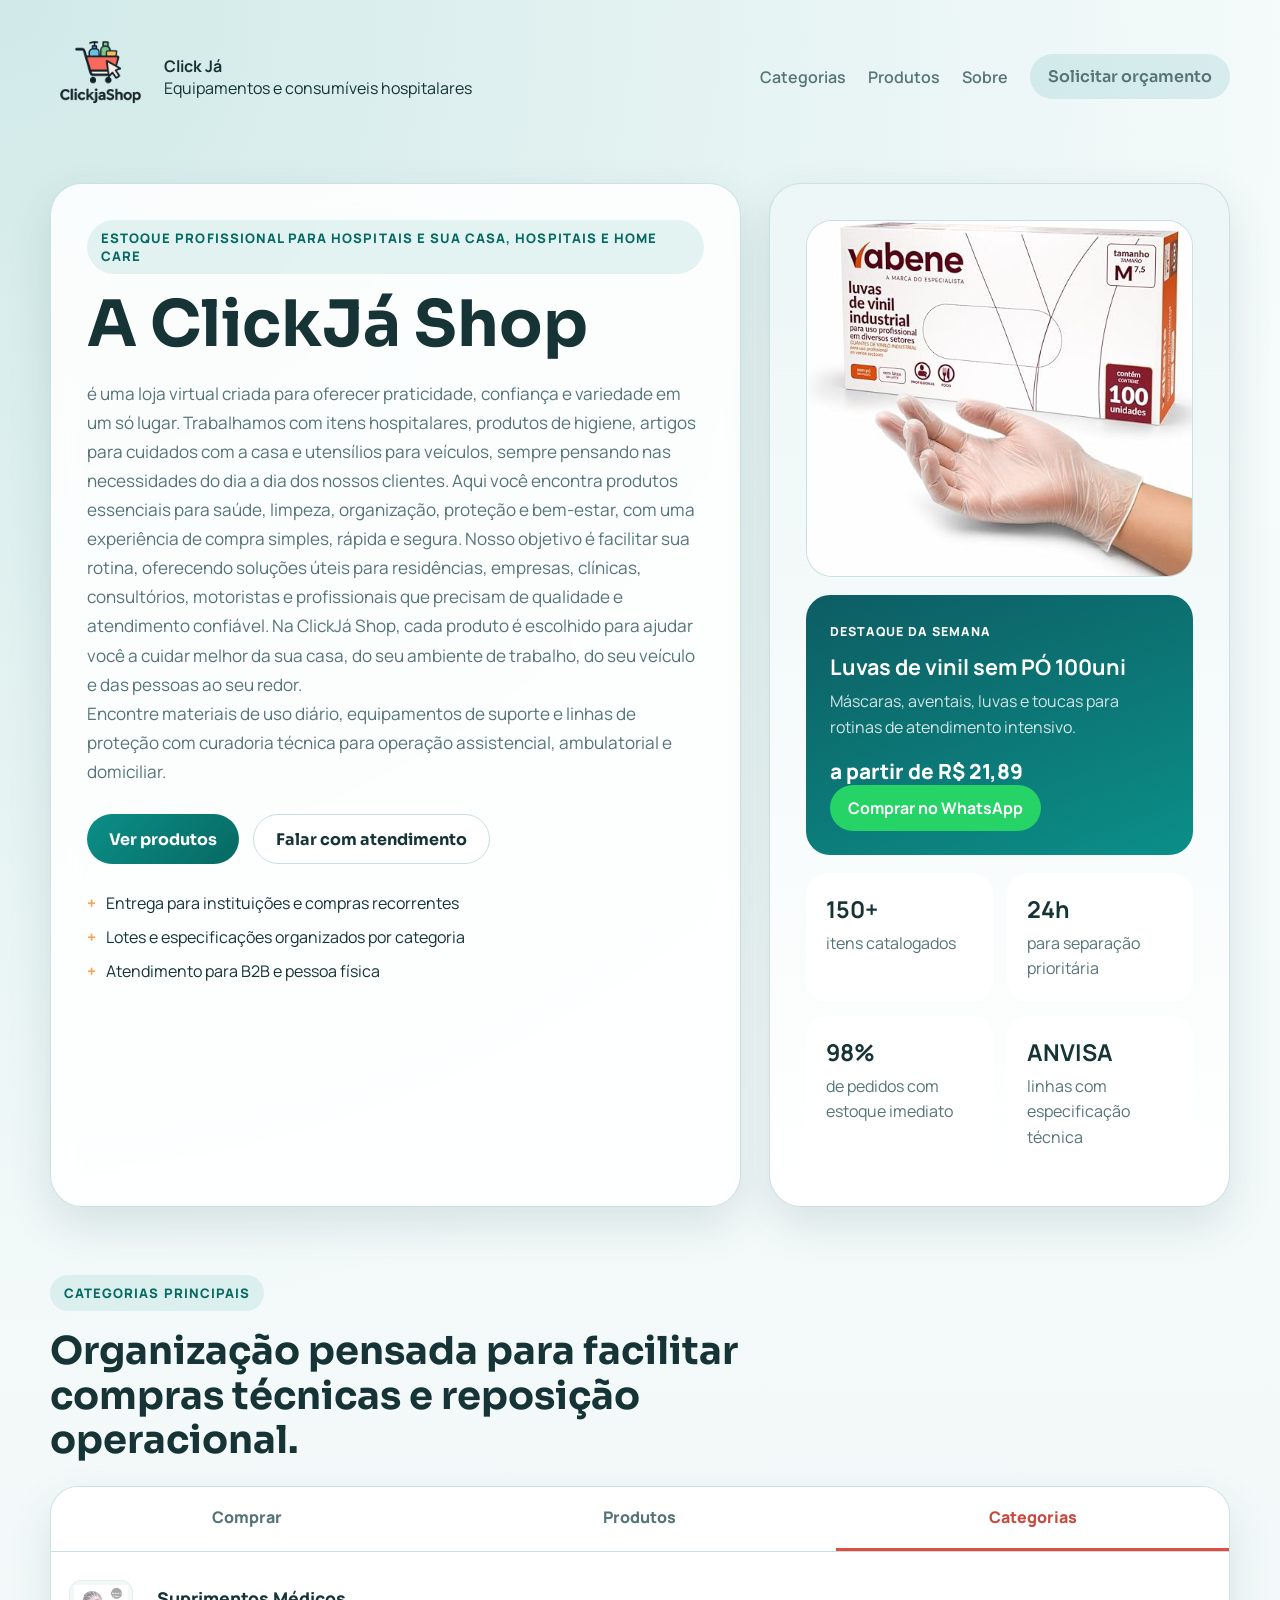
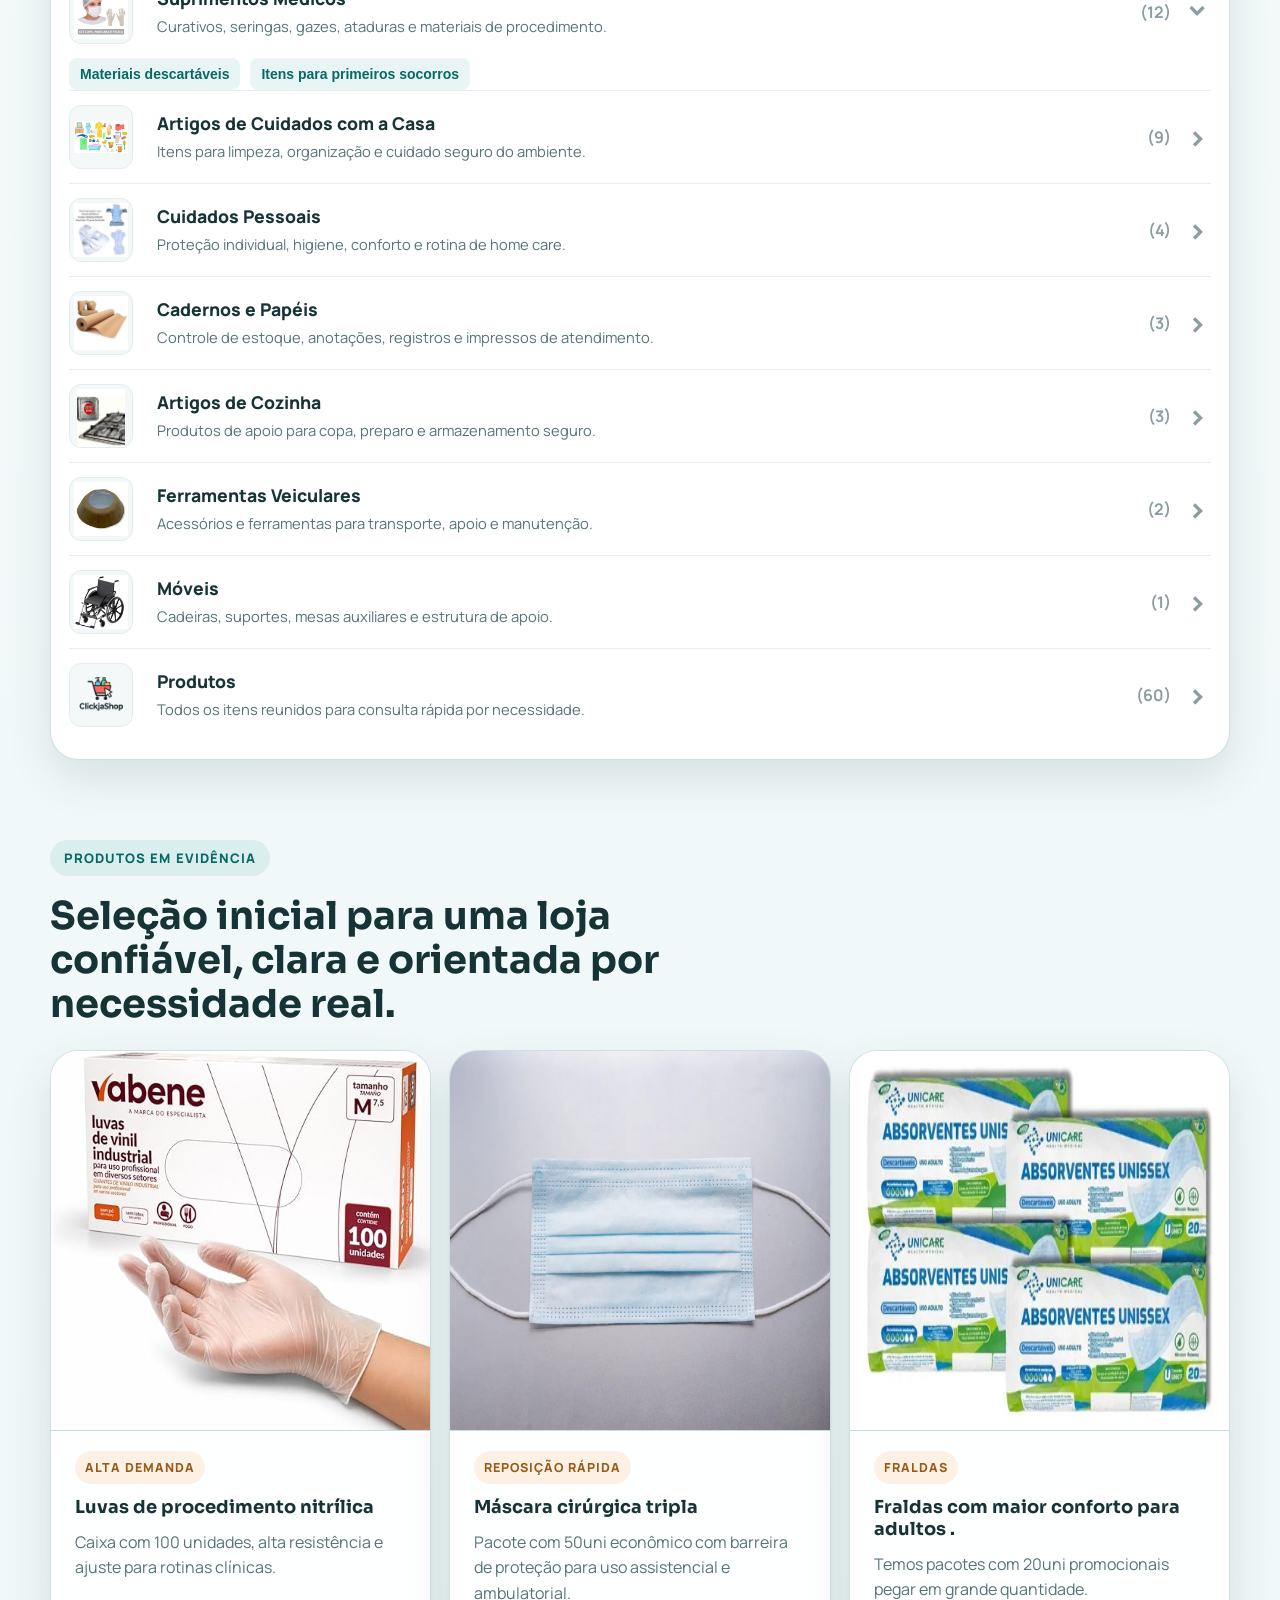
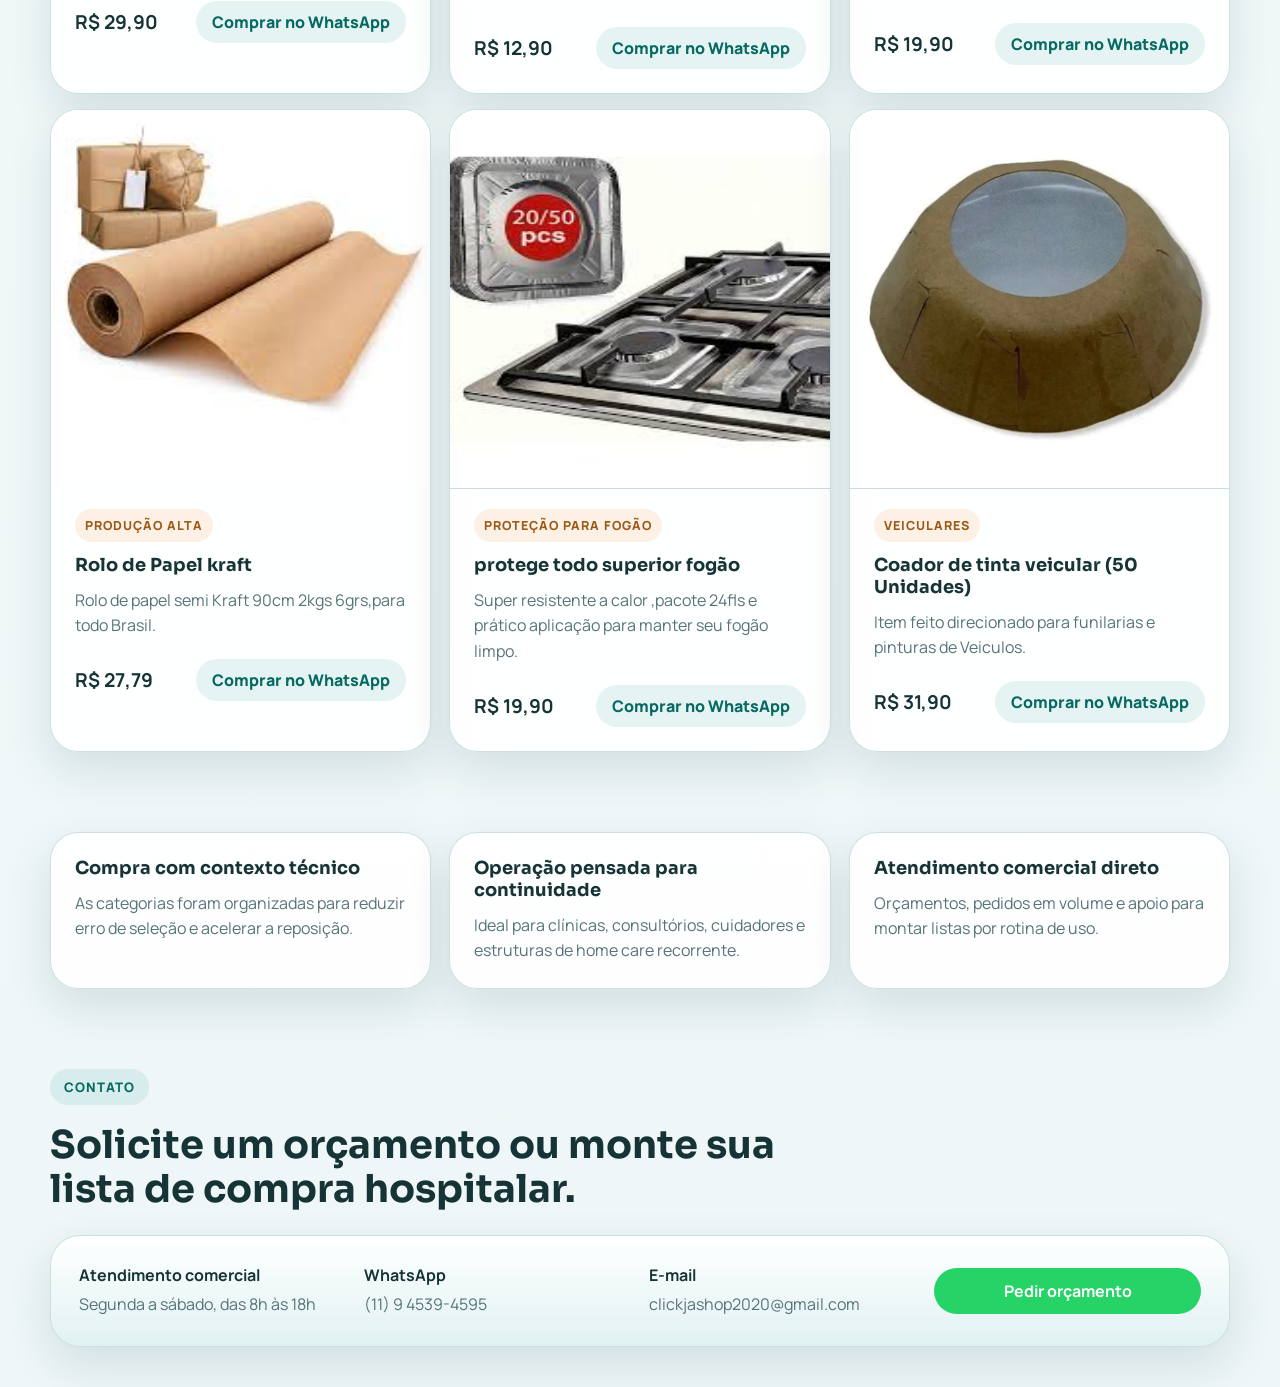
==== commit ea5cfe85: "Atualiza descricoes dos produtos" ====
--- a/clickja2.0/index.html
+++ b/clickja2.0/index.html
@@ -70,7 +70,7 @@
                 <div class="status-card">
                     
                     <span class="status-label">Destaque da semana</span>
-                    <strong>Luvas de vinil sem PÓ</strong>
+                    <strong>Luvas de vinil sem PÓ 100uni</strong>
                     <p>Máscaras, aventais, luvas e toucas para rotinas de atendimento intensivo.</p>
                     <span class="status-price">a partir de R$ 21,89</span>
                     <a class="WhatsApp-button" href="https://wa.me/5511945394595?text=Olá! Tenho interesse no produto." target="_blank"> Comprar no WhatsApp</a>
@@ -309,7 +309,7 @@
                     </figure>
                     <span class="product-tag">Reposição rápida</span>
                     <h3>Máscara cirúrgica tripla</h3>
-                    <p>Pacote econômico com barreira de proteção para uso assistencial e ambulatorial.</p>
+                    <p>Pacote com 50uni econômico com barreira de proteção para uso assistencial e ambulatorial.</p>
                     <div class="product-meta">
                         <strong>R$ 12,90</strong>
                         <a class="WhatsApp-button" href="https://wa.me/5511945394595?text=Olá! Tenho interesse no produto." target="_blank" rel="noopener"> Comprar no WhatsApp</a>
@@ -331,7 +331,7 @@
                     </figure>
                     <span class="product-tag">Fraldas</span>
                     <h3>Fraldas com maior conforto para adultos .</h3>
-                    <p>Temos pacotes promocionais pegar em grande quantidade. </p>
+                    <p>Temos pacotes com 20uni promocionais pegar em grande quantidade.</p>
                     <div class="product-meta">
                         <strong>R$ 19,90</strong>
                         <a class="WhatsApp-button" href="https://wa.me/5511945394595?text=Olá! Tenho interesse no produto." target="_blank" rel="noopener"> Comprar no WhatsApp</a>
@@ -353,10 +353,10 @@
                     </figure>
                     <span class="product-tag">Produção alta</span>
                     <h3>Rolo de Papel kraft</h3>
-                    <p>Estamos com alta produção e muita vendas para todo o Brasil.</p>
+                    <p>Rolo de papel semi Kraft 90cm 2kgs 6grs,para todo Brasil.</p>
                     <div class="product-meta">
                         <strong>R$ 27,79</strong>
-                        <a class="WhatsApp-button" href="https://wa.me/5511945394595?text=Olá! Tenho interesse no produto." target="_blank"> Comprar no WhatsApp</a>
+                        <a class="WhatsApp-button" href="https://wa.me/5511945394595?text=Olá! Tenho interesse no produto." target="_blank" rel="noopener"> Comprar no WhatsApp</a>
                     </div>
                 </article>
 
@@ -374,7 +374,7 @@
                     </figure>
                     <span class="product-tag"> Proteção para fogão</span>
                     <h3>protege todo superior fogão</h3>
-                    <p>Super resistente a calor , e prático aplicação para manter seu fogão limpo.</p>
+                    <p>Super resistente a calor ,pacote 24fls e prático aplicação para manter seu fogão limpo.</p>
                     <div class="product-meta">
                         <strong>R$ 19,90</strong>
                         <a class="WhatsApp-button" href="https://wa.me/5511945394595?text=Olá! Tenho interesse no produto." target="_blank"> Comprar no WhatsApp</a>
@@ -399,7 +399,7 @@
                     <p>Item feito direcionado para funilarias e pinturas de Veiculos.</p>
                     <div class="product-meta">
                         <strong>R$ 31,90</strong>
-                        <a class="WhatsApp-button" href="https://wa.me/5511945394595?text=Olá! Tenho interesse no produto." target="_blank"> Comprar no WhatsApp</a>
+                        <a class="WhatsApp-button" href="https://wa.me/5511945394595?text=Olá! Tenho interesse no produto." target="_blank" rel="noopener"> Comprar no WhatsApp</a>
                     </div>
                 </article>
             </div>
@@ -439,7 +439,7 @@
                     <strong>E-mail</strong>
                     <p>clickjashop2020@gmail.com</p>
                 </div>
-                <a class="WhatsApp-button" href="https://wa.me/5511945394595?text=Olá! Tenho interesse no produto." target="_blank">Pedir orçamento</a>
+                <a class="WhatsApp-button" href="https://wa.me/5511945394595?text=Olá! Tenho interesse no produto." target="_blank" rel="noopener">Pedir orçamento</a>
                 
             </div>
         </section>
